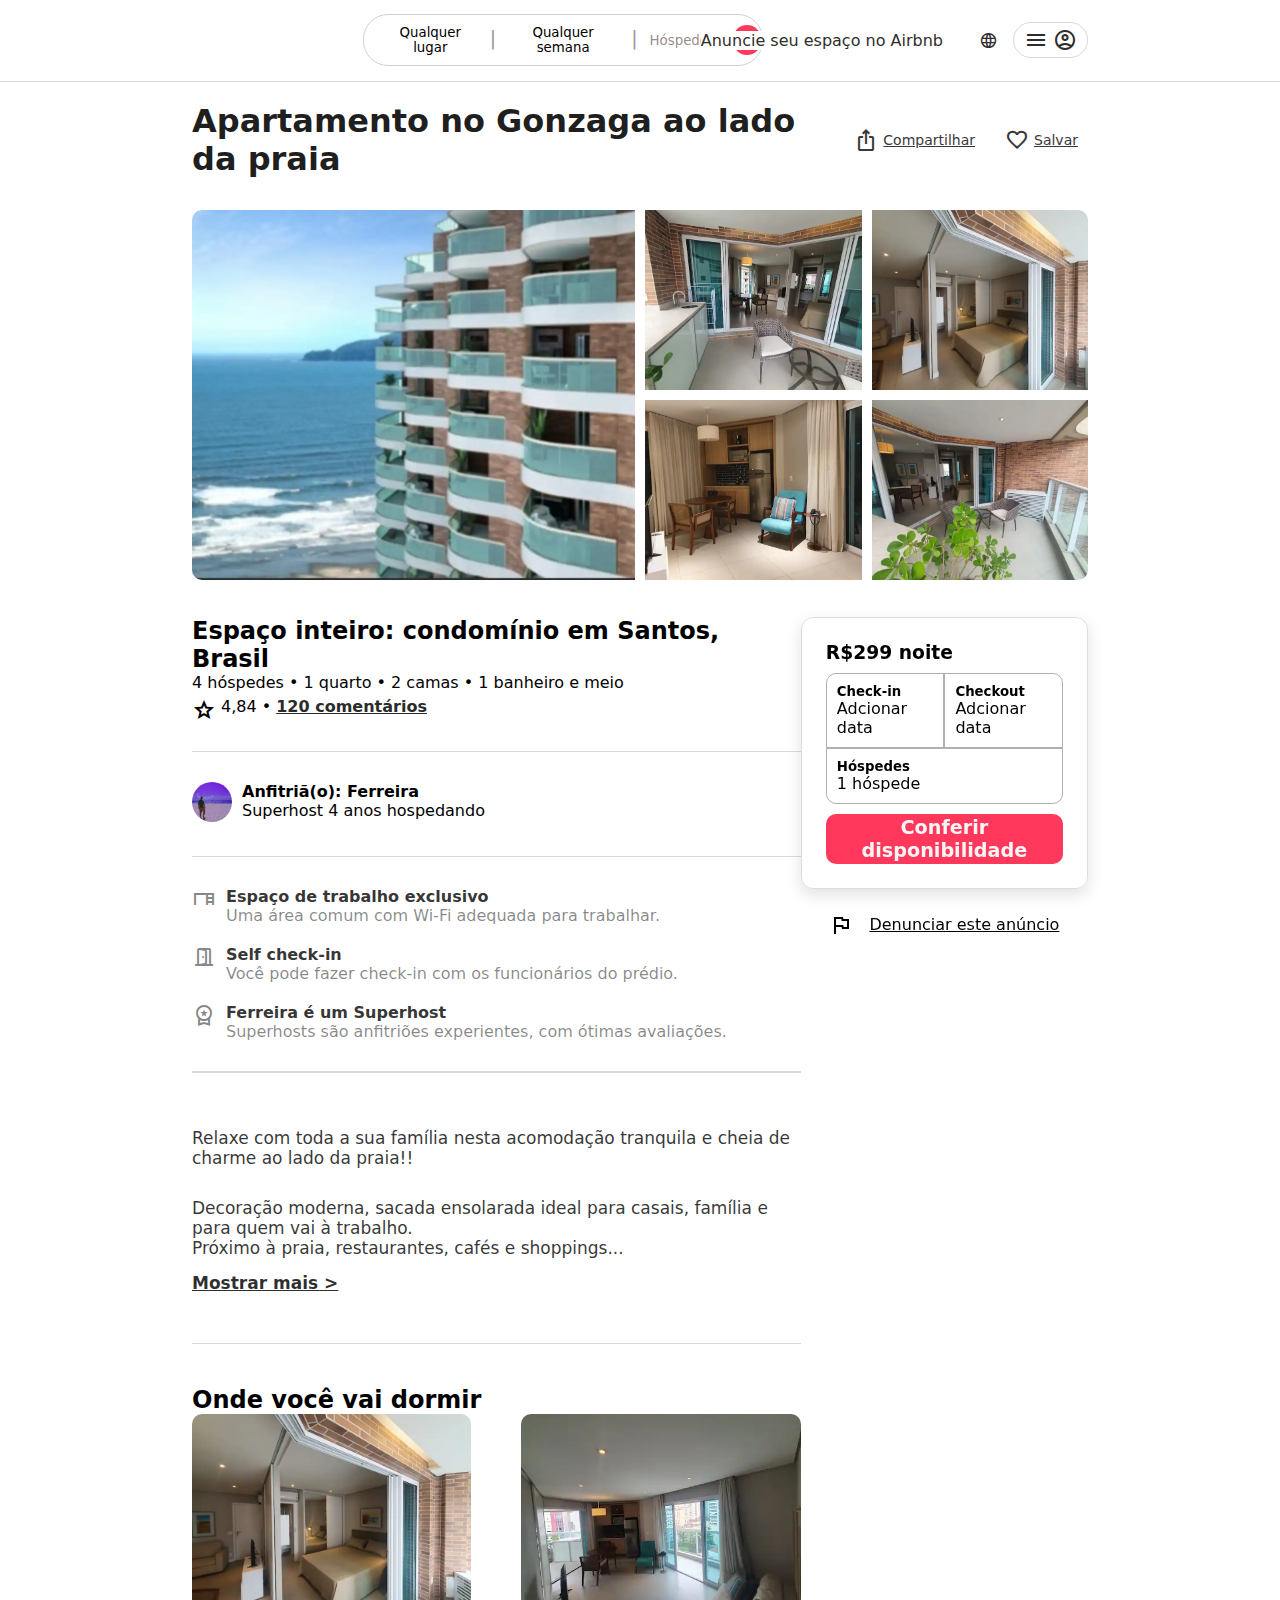
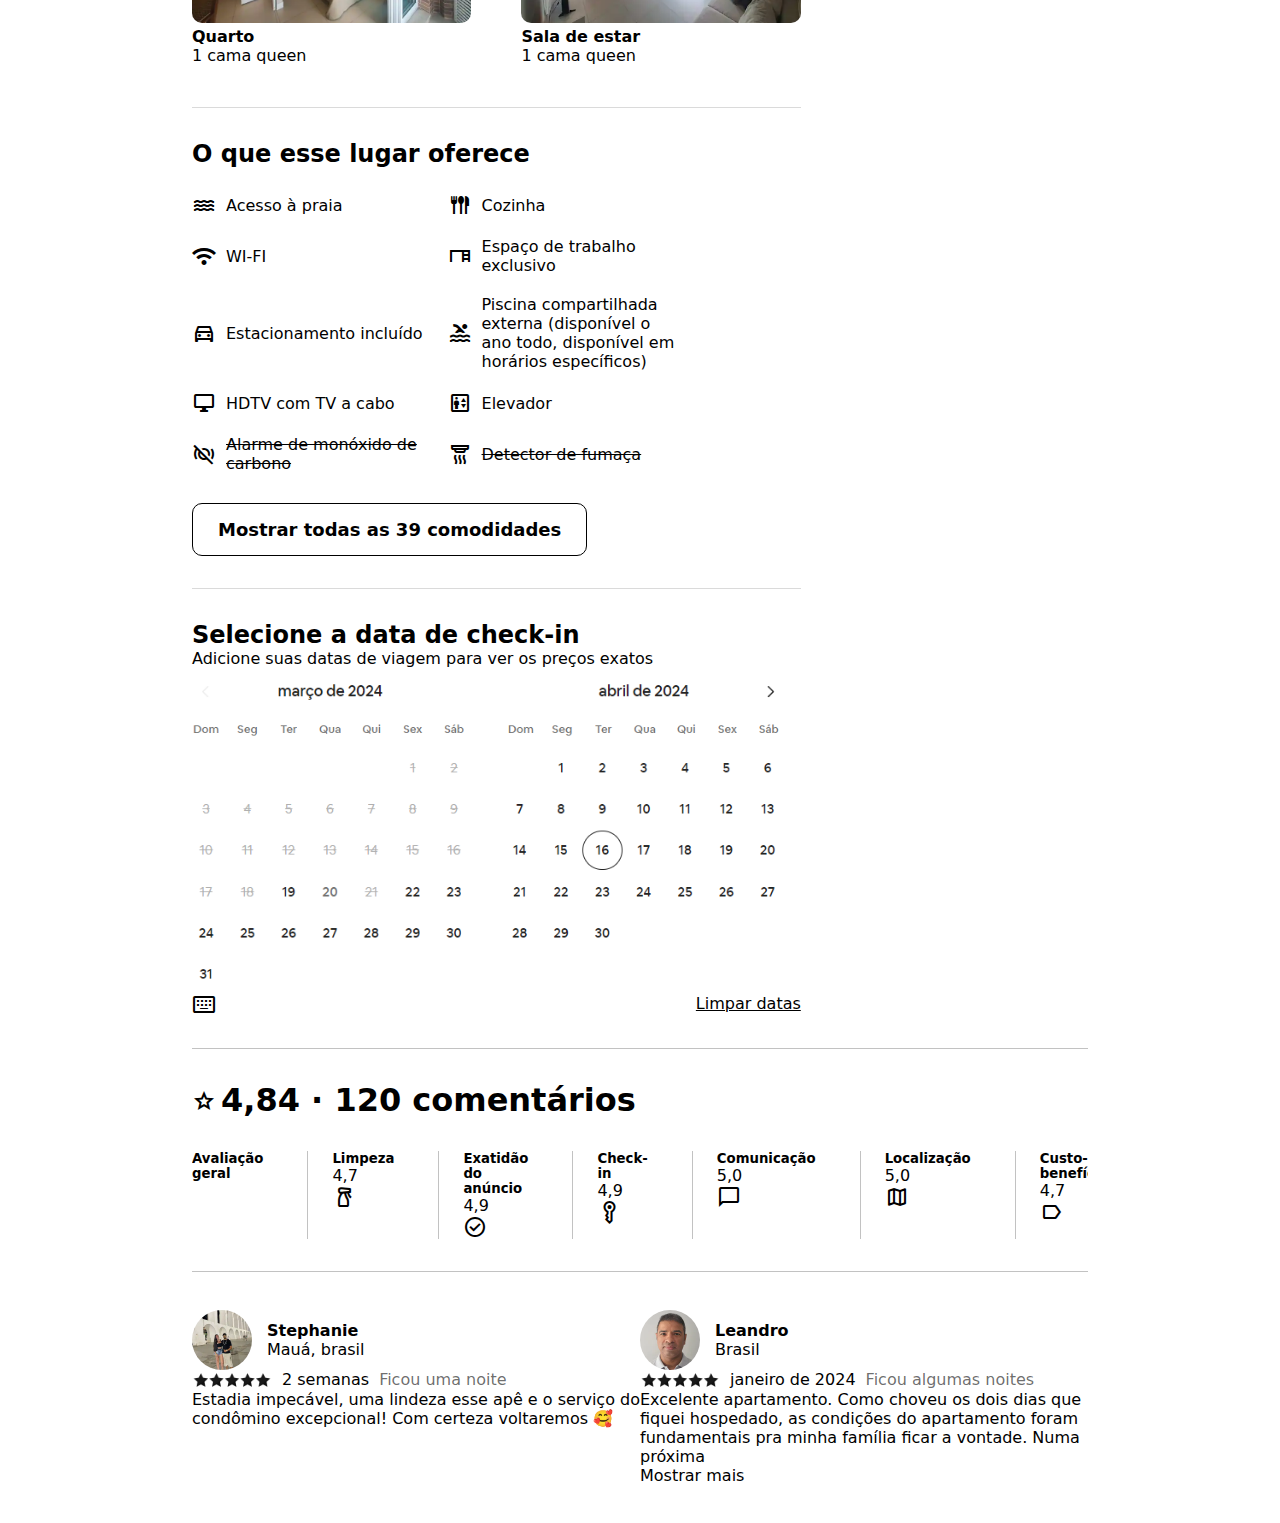
==== index.html @ 2735080e "commitado" ====
<!DOCTYPE html>
<html lang="pt-br">
<head>
    <meta charset="UTF-8">
    <meta name="viewport" content="width=device-width, initial-scale=1.0">
    <title>Apartamento no Gonzaga ao lado da praia</title>

    <link rel="preconnect" href="https://fonts.googleapis.com">
    <link rel="preconnect" href="https://fonts.gstatic.com" crossorigin>

    <link type="text/css" rel="stylesheet" href="https://fonts.googleapis.com/css?family=Roboto:300,400,500,700|Google+Sans:400,500,700|Google+Sans+Text:400&amp;lang=pt">
    <link rel="stylesheet" href="https://fonts.googleapis.com/css2?family=Material+Symbols+Outlined:opsz,wght,FILL,GRAD@24,400,0,0" />

    <link rel="stylesheet" href="./src/css/reset.css">
    <link rel="stylesheet" href="./src/css/globalStyle.css">
    <link rel="stylesheet" href="./src/css/header.css">
    <link rel="stylesheet" href="./src/css/section-photos.css">
    <link rel="stylesheet" href="./src/css/main.css">
    <link rel="stylesheet" href="./src/css/section-rates.css">
</head>
<body>
    <header class="container">
        <div class="logo"> 
            <img src="https://upload.wikimedia.org/wikipedia/commons/thumb/6/69/Airbnb_Logo_B%C3%A9lo.svg/2560px-Airbnb_Logo_B%C3%A9lo.svg.png" alt="">
        </div>

        <div class="headear__search">
                <button>Qualquer lugar</button>
                <p>|</p>
                <button>Qualquer semana</button>
                <p>|</p>
                <button class="headear__search__guest">Hóspedes?</button>
            <div class="search__div">
                <span class="material-symbols-outlined" class="headear__search__icon">
                    search
                </span>
            </div>
        </div>
            
        <nav>
            <div class="header__post">
                <button>Anuncie seu espaço no Airbnb</button>
                <span class="material-symbols-outlined">
                    language
                </span>
            </div>

            <div class="header__user">
                <span class="material-symbols-outlined">
                    menu
                </span>
                <span class="material-symbols-outlined">
                    account_circle
                </span>
            </div>
        </nav>

        <div class="header__login hidden">
            <div>
                <p>Cadastre-se</p>
                <p>Entrar</p>
            </div>
            <div>
                <p>Cartão de presente</p>
                <p>Anuncie seu espaço no Airbnb</p>
                <p>Central de ajuda</p>
            </div>
        </div>
    </header>

    <section class="section__photos container">
        <div class="section__div">
            <h1 class="section__title">Apartamento no Gonzaga ao lado da praia</h1>
            <div class="section__icons">
                <button class="section__icon">
                    <span class="material-symbols-outlined">
                        ios_share
                    </span>
                    <p>Compartilhar</p>
                </button>
                <button class="section__icon button__favorite">
                    <span class="material-symbols-outlined">
                        favorite
                    </span>
                    <p>Salvar</p>
                </button>
            </div>
        </div>

        <div class="list__photos">
            <div class="grid__item1 grid__item">
                <img src="./src/assets/foto-1.webp" alt="Imagem de um prédio com sacadas com cor azul marinho">
            </div>
            <div class="grid__item2 grid__item">
                <img src="./src/assets/foto-2.webp" alt="Foto do interior da sacada do prédio mostrando a cozinha">
            </div>
            <div class="grid__item3 grid__item">
                <img src="./src/assets/foto-3.webp" alt="Foto do interior do quarto mostrando a cama">
            </div>
            <div class="grid__item4 grid__item">
                <img src="./src/assets/foto-4.webp" alt="Foto do interior da cozinha">
            </div>
            <div class="grid__item5 grid__item">
                <img src="./src/assets/foto-5.webp" alt="Foto do interior da sacada mostrando o quarto de um outro angulo">
            </div>
        </div>
    </section>
    
    <main class="container">
        <div class="left">
            <div class="left_title">
                <h2>Espaço inteiro: condomínio em Santos, Brasil</h2>
                <p>4 hóspedes • 1 quarto • 2 camas • 1 banheiro e meio</p>
                <div class="title_rate">
                    <span class="material-symbols-outlined">
                        star
                        </span>
                    </span>
                    <p>4,84 • <a href="https://www.airbnb.com.br/rooms/581689592871008108/reviews?adults=1&category_tag=Tag%3A7769&enable_m3_private_room=true&photo_id=1362111783&search_mode=flex_destinations_search&source_impression_id=p3_1709124006_k1xZOlRmn1oKAAAo&previous_page_section_name=1000&federated_search_id=eda0f82e-0d1a-405c-8916-0bc49b71a2f8&guests=1">
                    120 comentários 
                    </a></p>
                </div>
            </div>

            <div class="host_description">
                <figure>
                    <img src="./src/assets/foto-ferreira.webp" alt="">
                </figure>
                <div class="about_host">
                    <h4>Anfitriã(o): Ferreira</h4>
                    <span>Superhost 4 anos hospedando</span>
                </div>
            </div>
            
            <ul class="about__house">
                <li class="about__house--item">
                    <span class="material-symbols-outlined">
                        desk
                    </span>
                    <div>
                        <h4>Espaço de trabalho exclusivo</h4>
                        <span>Uma área comum com Wi-Fi adequada para trabalhar.</span>
                    </div>
                </li>
                
                <li class="about__house--item">
                    <span class="material-symbols-outlined">
                        door_open
                    </span>
                    <div>
                        <h4>Self check-in</h4>
                        <span>Você pode fazer check-in com os funcionários do prédio.</span>
                    </div>
                </li>

                <li class="about__house--item">
                    <span class="material-symbols-outlined">
                        workspace_premium
                    </span>
                    <div>
                        <h4>Ferreira é um Superhost</h4>
                        <span>Superhosts são anfitriões experientes, com ótimas avaliações.</span>
                    </div>
                </li>
            </ul>
            
            <ul class="post_house">
                <li>
                    <p class="post_house_p1">
                        Relaxe com toda a sua família nesta acomodação tranquila e cheia de charme ao lado da praia!!
                    </p>
                    
                    <p class="post_house_p2">
                        Decoração moderna, sacada ensolarada ideal para casais, família e para quem vai à trabalho. <br>
                        Próximo à praia, restaurantes, cafés e shoppings...
                    </p>

                    <a href="https://www.airbnb.com.br/rooms/581689592871008108?adults=1&category_tag=Tag%3A7769&children=0&enable_m3_private_room=true&infants=0&pets=0&photo_id=1362111783&search_mode=flex_destinations_search&check_in=2024-03-03&check_out=2024-03-08&source_impression_id=p3_1709124006_k1xZOlRmn1oKAAAo&previous_page_section_name=1000&federated_search_id=eda0f82e-0d1a-405c-8916-0bc49b71a2f8&translate_ugc=true&modal=DESCRIPTION">
                        Mostrar mais >
                    </a>
                </li>
            </ul>

            <div class="where_sleep">
                <h2>Onde você vai dormir</h2>
                <ul class="where_sleep__list">
                    <li class="where_sleep__item">
                        <img class="where_sleep__img" src="./src/assets/foto-3.webp" alt="">
                        <h4>Quarto</h4>
                        <p>1 cama queen</p>
                    </li>
                    <li>
                        <img class="where_sleep__img" src="./src/assets/sala-de-estar.webp" alt="">
                        <h4>Sala de estar</h4>
                        <p>1 cama queen</p>
                    </li>
                </ul>
            </div>

            <div class="service_left">
                <h2>O que esse lugar oferece</h2>

                <ul class="list__services">
                    <li class="list__services--item">
                        <span class="material-symbols-outlined">
                            water
                        </span>
                        Acesso à praia
                    </li>
                    <li class="list__services--item">
                        <span class="material-symbols-outlined">
                            flatware
                        </span>
                        Cozinha
                    </li>
                    <li class="list__services--item">
                        <span class="material-symbols-outlined">
                            wifi
                        </span>
                        <p>WI-FI</p>
                    </li>
                    <li class="list__services--item">
                        <span class="material-symbols-outlined">
                            desk
                        </span>
                        Espaço de trabalho exclusivo
                    </li>
                    <li class="list__services--item">
                        <span class="material-symbols-outlined">
                            directions_car
                        </span>
                        Estacionamento incluído
                    </li>
                    <li class="list__services--item">
                        <span class="material-symbols-outlined">
                            pool
                        </span>
                        Piscina compartilhada externa (disponível o ano todo, disponível em horários específicos)
                    </li>
                    <li class="list__services--item">
                        <span class="material-symbols-outlined">
                            desktop_windows
                        </span>
                        HDTV com TV a cabo
                    </li>
                    <li class="list__services--item">
                        <span class="material-symbols-outlined">
                            elevator
                        </span>
                        Elevador
                    </li>
                    <li class="list__services--item">
                        <span class="material-symbols-outlined">
                            sensors_krx_off
                        </span>
                        <p class="text__slashed">Alarme de monóxido de carbono</p>
                    </li>
                    <li class="list__services--item">
                        <span class="material-symbols-outlined">
                            detector_smoke
                        </span>
                        <p class="text__slashed">Detector de fumaça</p>
                    </li>
                </ul>

                <button class="button__service">
                    Mostrar todas as 39 comodidades
                </button>
            </div>

            <div class="calendar__div">
                <h2>Selecione a data de check-in</h2>
                <span>Adicione suas datas de viagem para ver os preços exatos</span>

                <div class="calendar">
                    <img src="./src/assets/calendario.png" alt="">
                </div>

                <div class="calendar__buttons">
                    <span class="material-symbols-outlined">
                        keyboard_alt
                    </span>
                    <button class="calendar__button">Limpar datas</button>
                </div>
            </div>
        </div>

        <div class="right">
            <div class="right__container">
                <div class="checkin_contanier">
                    <h3 class="checkin__title">R$299 noite</h3>
                    
                    <div class="checkin__div">
                        <div class="checkin__checkout--container">
                            <div class="checkin__checkin checkin__box">
                                <h5>Check-in</h5>
                                <span>Adcionar data</span>
                            </div>
                            <div class="checkin__checkout checkin__box">
                                <h5>Checkout</h5>
                                <span>Adcionar data</span>
                            </div>
                        </div>
                        <div class="checkin__hospedes checkin__box">
                            <h5>Hóspedes</h5>
                            <span>1 hóspede</span>
                        </div>
                    </div>
                    <button class="checkin__button">Conferir disponibilidade</button>
                </div>

                <div class="report__container">
                    <span class="material-symbols-outlined">
                        flag
                    </span>
                    <p>Denunciar este anúncio</p>
                </div>
            </div>
        </div>
    </main>

    <section class="section__rates container">
        <div class="rates__container">
            <div class="rates__head">
                <span class="material-symbols-outlined">
                    star
                </span>
                <h1>4,84 · 120 comentários</h1>
            </div>

            <ul class="list__rates">
                <li class="list__rates--item first--item">
                    <h5>Avaliação geral</h5>
                    <span></span>
                </li>

                <li class="list__rates--item">
                    <h5>Limpeza</h5>
                    <span>4,7</span>
                    <span class="material-symbols-outlined">
                        household_supplies
                    </span>
                </li>
                
                <li class="list__rates--item">
                    <h5>Exatidão do anúncio</h5>
                    <span>4,9</span>
                    <span class="material-symbols-outlined">
                        check_circle
                    </span>
                </li>

                <li class="list__rates--item">
                    <h5>Check-in</h5>
                    <span>4,9</span>
                    <span class="material-symbols-outlined">
                        key_vertical
                    </span>
                </li>

                <li class="list__rates--item">
                    <h5>Comunicação</h5>
                    <span>5,0</span>
                    <span class="material-symbols-outlined">
                        chat_bubble
                    </span>
                </li>

                <li class="list__rates--item">   
                    <h5>Localização</h5>
                    <span>5,0</span>
                    <span class="material-symbols-outlined">
                        map
                    </span>
                </li>
                
                <li class="list__rates--item">
                    <h5>Custo-benefício</h5>
                    <span>4,7</span>
                    <span class="material-symbols-outlined">
                        label
                    </span>
                </li>
            </ul>
        </div>

        <div class="comments">
            <ul class="comments__list">
                <li class="comments__list--item">
                    <div class="comments__profile">
                        <img class="comments__photo" src="./src/assets/foto-stephanie.webp" alt="">
                        <div>
                            <h4>Stephanie</h4>
                            <span>Mauá, brasil</span>
                        </div>
                    </div>

                    <div class="comments__time">
                        <img class="comments__stars" src="./src/assets/5estrelas.webp" alt="">
                        <div>2 semanas </div>
                        <span>Ficou uma noite</span>
                    </div>
                    <p>Estadia impecável, uma lindeza esse apê e o serviço do condômino excepcional! Com certeza voltaremos 🥰</p>
                </li>
                
                <li class="comments__list--item">
                    <div class="comments__profile">
                        <img class="comments__photo" src="./src/assets/leandro.webp" alt="">
                        <div>
                            <h4>Leandro</h4>
                            <span>Brasil</span>
                        </div>
                    </div>

                    <div class="comments__time">
                        <img class="comments__stars" src="./src/assets/5estrelas.webp" alt="">
                        <div>janeiro de 2024</div>
                        <span>Ficou algumas noites</span>
                    </div>
                    <p>Excelente apartamento. Como choveu os dois dias que fiquei hospedado, as condições do apartamento foram fundamentais pra minha família ficar a vontade. Numa próxima</p>
                    <span class="show_more">Mostrar mais</span>
                </li>
            </ul>
        </div>
    </section>

    <script src="./src/js/script.js"></script>
</body>
</html>
---- src/css/globalStyle.css ----
.white-icon{
    color: #ffffff;
}

.container{
    padding-left:15vw;
    padding-right:15vw;
}

.text__slashed{
    text-decoration: line-through;
}

.hidden{
    display: none;
}

@media screen and (max-width: 768px) {
    .container{
        padding-left: 10vw;
        padding-right: 10vw;

    }
}
---- src/css/header.css ----
header{
    display: flex;
    align-items: center;
    justify-content: space-between;

    border-bottom: 1px solid rgba(104, 99, 99, 0.25);

    padding: 1.6vh;
}

.logo{
    width: 13vh;
    color: #ff385c;
}

.headear__search{
    display: flex;
    position: relative;
    width: 400px;
    left: 40px;
    gap: 10px;
    border: 1px solid rgb(209, 209, 209);
    border-radius: 25px;
    justify-content: center;
    padding: 10px 1px 10px 20px;
}



.headear__search button{
    background-color: rgb(255, 255, 255);          
    padding-right: 1px;
    color: rgb(0, 0, 0);
    font-weight: 500;
}

.headear__search .headear__search__guest{
    color: rgba(112, 97, 97, 0.733);
}


.headear__search p{
    display: flex;
    justify-content: center;
    padding: 2px 2px 2px 2px;
    font-size: 19px;
    color:  rgb(151, 151, 151);
}

.search__div{
    display: flex;
    justify-content: center;
    align-items: center;
    
    width: 30px;
    height: 30px;
    
    border-radius: 25px;

    background-color: #ff385c;
}


.search__div span{
    font-size: 16px;
    color: aliceblue;
}

nav{
    display: flex;
    gap: 10px;
}

.header__post{
    display: flex;
    align-items: center;
    gap: 5px;
}

.header__post button{
    background-color: rgb(255, 255, 255);
    position: relative;
    right: 4vh;
    color: rgb(48, 45, 45);
    font-weight: 500;
    font-size: 16px;
}

.header__post span{
    color: rgb(48, 45, 45);
    font-size: 19px;
    position: relative;
    right: 5px;
}

.header__user{
    display: flex;
    gap: 5px;

    border: 1px solid rgba(48, 45, 45, 0.185);
    border-radius: 25px;
    color: rgb(48, 45, 45);;
    padding: 5px 10px;

    cursor: pointer;
}

.header__user:hover{
    box-shadow: 0 2px 4px rgba(0, 0, 0, 0.18);
}
---- src/css/section-photos.css ----
.section__photos {
    display: flex;
    flex-direction: column;
    gap: 2rem;
    padding-top: 20px;
    padding-bottom: 2rem;
}

.section__photos h1 {
    color: rgba(0, 0, 0, 0.89);
    font-weight: 600;
    font-size: 2rem;
}

.section__div {
    display: flex;
    justify-content: space-between;
}

.section__icons {
    display: flex;
    justify-content: space-between;
    gap: 10px;
}

.section__icon {
    display: flex;
    justify-content: space-between;
    align-items: center;
    gap: 5px;

    border-radius: 10px;
    padding: 10px;

    background-color: #ffffff;
    color: rgb(58, 56, 56);

    font-size: 14px;
}

.section__icon:hover {
    background-color: #f7f7f7;
}

.list__photos {
    display: grid;
    gap: 10px;
    grid-template-columns: 1fr 1fr 1fr 1fr;
    grid-template-rows: 180px 180px;
    grid-template-areas:
        "first first second third"
        "first first fourth fifth";

    width: 100%;
    height: 375px;
    object-fit: cover;
}

.grid__item > img {
    width: 100%;
    height: 100%;
    object-fit: cover;
}

.grid__item1 {
    grid-area: first;
}

.grid__item2 {
    grid-area: second;
}

.grid__item3 {
    grid-area: third;
}

.grid__item4 {
    grid-area: fourth;
}

.grid__item5 {
    grid-area: fifth;
}

.grid__item1 > img {
    border-radius: 10px 0 0 10px;
}

.grid__item3 > img {
    border-radius: 0 10px 0 0;
}

.grid__item5 > img {
    border-radius: 0 0 10px 0;
}
---- src/css/main.css ----
main {
    display: flex;
    justify-content: space-between;
}

.left {
    width: 75%;
}

.section__icons p {
    text-decoration: underline;
}

.section__title {
    text-decoration: none;
}

.title_rate {
    display: flex;
    justify-content: flex-start;
    gap: 5px;

    padding-left: 30px 0;
    margin-bottom: 30px;
    margin-top: 5px;
}

.title_rate a {
    color: rgb(43, 43, 43);
    text-decoration-line: underline;
    font-weight: bold;
}

.host_description {
    display: flex;
    justify-content: flex-start;
    gap: 10px;

    padding: 30px 0;
    border-top: 1px solid #00000025;
}

.host_description img {
    width: 40px;
    border-radius: 500px;
}

.about__house {
    display: flex;
    flex-direction: column;
    gap: 20px;
    color: rgba(0, 0, 0, 0.808);
    padding: 30px 0;

    border-top: 1px solid #00000025;
    border-bottom: 1px solid #00000025;
}

.about__house--item {
    display: flex;
    gap: 10px;
    align-items: start;
}

.about__house--item span {
    color: rgba(0, 0, 0, 0.466);
}

.post_house {
    color: rgba(0, 0, 0, 0.801);
    font-size: 17px;
    padding: 40px 0px 50px 0px;
    border-top: 1px solid #00000025;
    border-bottom: 1px solid #00000025;
}

.post_house p {
    padding: 15px 0px 15px 0px;
}

.post_house a {
    color: rgba(0, 0, 0, 0.815);
    font-weight: bold;
    text-decoration-line: underline;
}

.where_sleep {
    padding: 42px 0;
}

.where_sleep__list {
    display: flex;
    gap: 50px;
}

.where_sleep__img {
    width: 350px;
    border-radius: 10px;
}

.service_left {
    width: 100%;
    padding: 32px 0;
    border-top: 1px solid #00000025;
    border-bottom: 1px solid #00000025;
}

.list__services {
    display: flex;
    flex-wrap: wrap;
    gap: 20px;
    width: 100%;
    padding: 25px 20px 30px 0;
}

.list__services--item {
    display: flex;
    align-items: center;
    gap: 10px;
    width: 40%;
}

.button__service {
    padding: 15px 25px;
    background-color: white;

    border: 1px solid black;
    border-radius: 10px;

    font-size: 18px;
    font-weight: 600;
}

.calendar__div {
    padding: 32px 0;
}

.calendar__buttons {
    display: flex;
    align-items: center;
    justify-content: space-between;
}

.calendar__button {
    background-color: white;
    font-size: 16px;
    font-weight: 500;
    text-decoration: underline;
}

.right {
    position: relative;
    display: flex;
    justify-content: end;

    flex-grow: 1;
}

.right__container {
    position: sticky;
    top: 2rem;

    height: fit-content;
    width: 150%;
}

.checkin_contanier {
    display: flex;
    flex-direction: column;
    justify-content: space-between;

    border: 1px solid rgb(221, 221, 221);
    border-radius: 12px;

    padding: 1.5rem;

    gap: 10px;

    box-shadow: rgba(0, 0, 0, 0.12) 0px 6px 16px;
}


.checkin__box {
    border: 1px solid #00000050;
    padding: 10px;
}

.checkin__checkout--container {
    display: flex;
    width: 100%;
}

.checkin__checkin {
    width: 50%;
    border-top-left-radius: 10px;
}

.checkin__checkout {
    width: 50%;
    border-top-right-radius: 10px;
}

.checkin__hospedes {
    border-bottom-left-radius: 10px;
    border-bottom-right-radius: 10px;
}

.checkin__button {
    width: 100%;
    height: 25%;
    padding: 2px 2px 2px 2px;
    background-color: #ff385c;
    color: whitesmoke;

    font-size: 1.2rem;
    font-weight: 600;

    border-radius: 10px;
}

.report__container {
    display: flex;
    justify-content: center;
    align-items: center;
    gap: 1rem;

    margin: 1.5rem;
}

.report__container > p {
    text-decoration: underline;
}
---- src/css/section-rates.css ----
.rates__container {
    display: flex;
    flex-direction: column;
    gap: 2rem;

    border-top: 1px solid rgba(0, 0, 0, 0.24);
    border-bottom: 1px solid rgba(0, 0, 0, 0.24);

    padding: 2rem 0;
}

.rates__head {
    display: flex;
}

.rates__head span{
    display: flex;
    align-items: center;
    padding-right: 5px;
}

.list__rates {
    display: flex;
    gap: 20px;
    overflow: scroll;
}

.list__rates--item {
    display: flex;
    flex-direction: column;
    align-items: flex-start;

    border-left: 1px solid rgba(0, 0, 0, 0.24);

    padding: 0 1.5rem 0 1.5rem;
}

.first--item {
    border: none;
    padding: 0 1.5rem 0 0;
}

.comments{
    padding: 38px 0;
}

.comments__list {
    display: flex;
    flex-wrap: wrap;
}

.comments__list--item {
    width: 50%;
}

.comments__profile {
    display: flex;
    align-items: center;
    gap: 15px;
}

.comments__photo {
    width: 60px;
    height: 60px;

    object-fit: cover;

    border-radius: 50px;
}

.comments__time {
    display: flex;
    align-items: center;
    gap: 10px;
}

.comments__stars {
    height: 20px;
}

.comments__time span{
    color: rgba(0, 0, 0, 0.589);
}
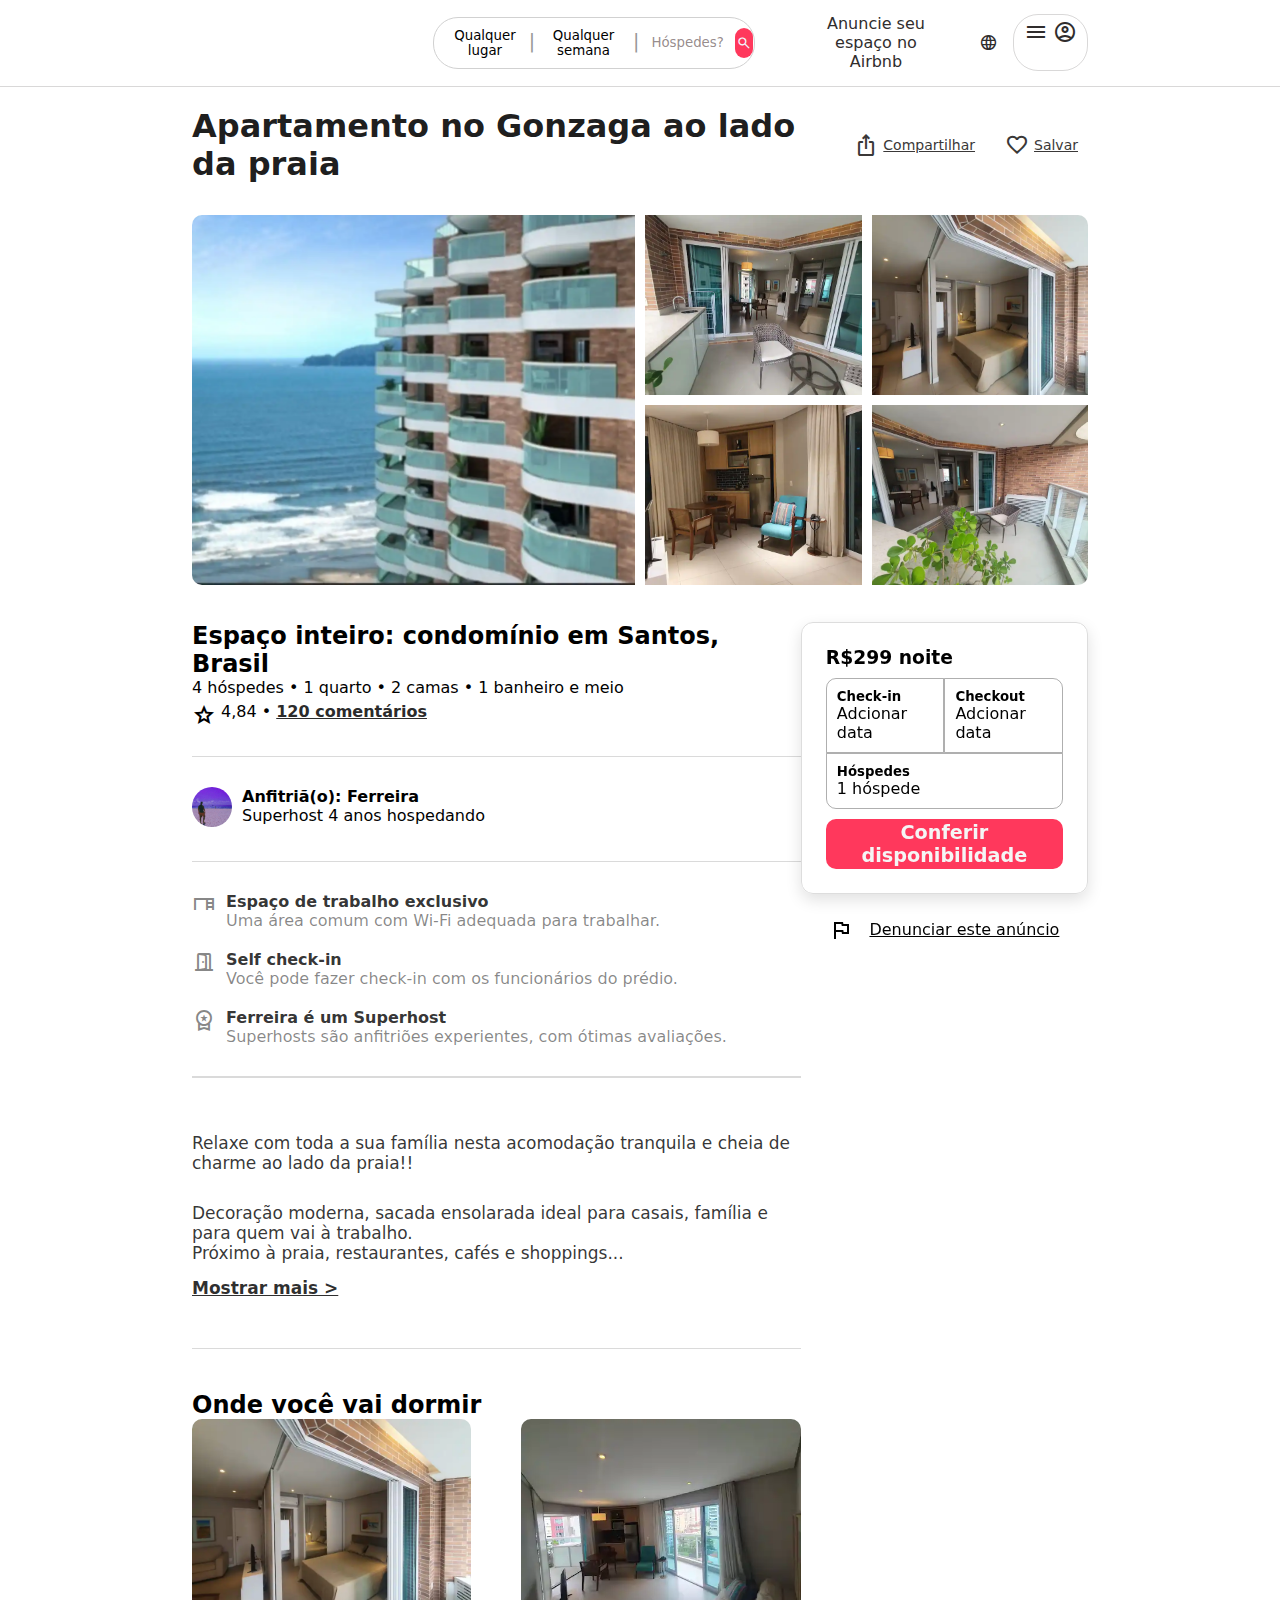
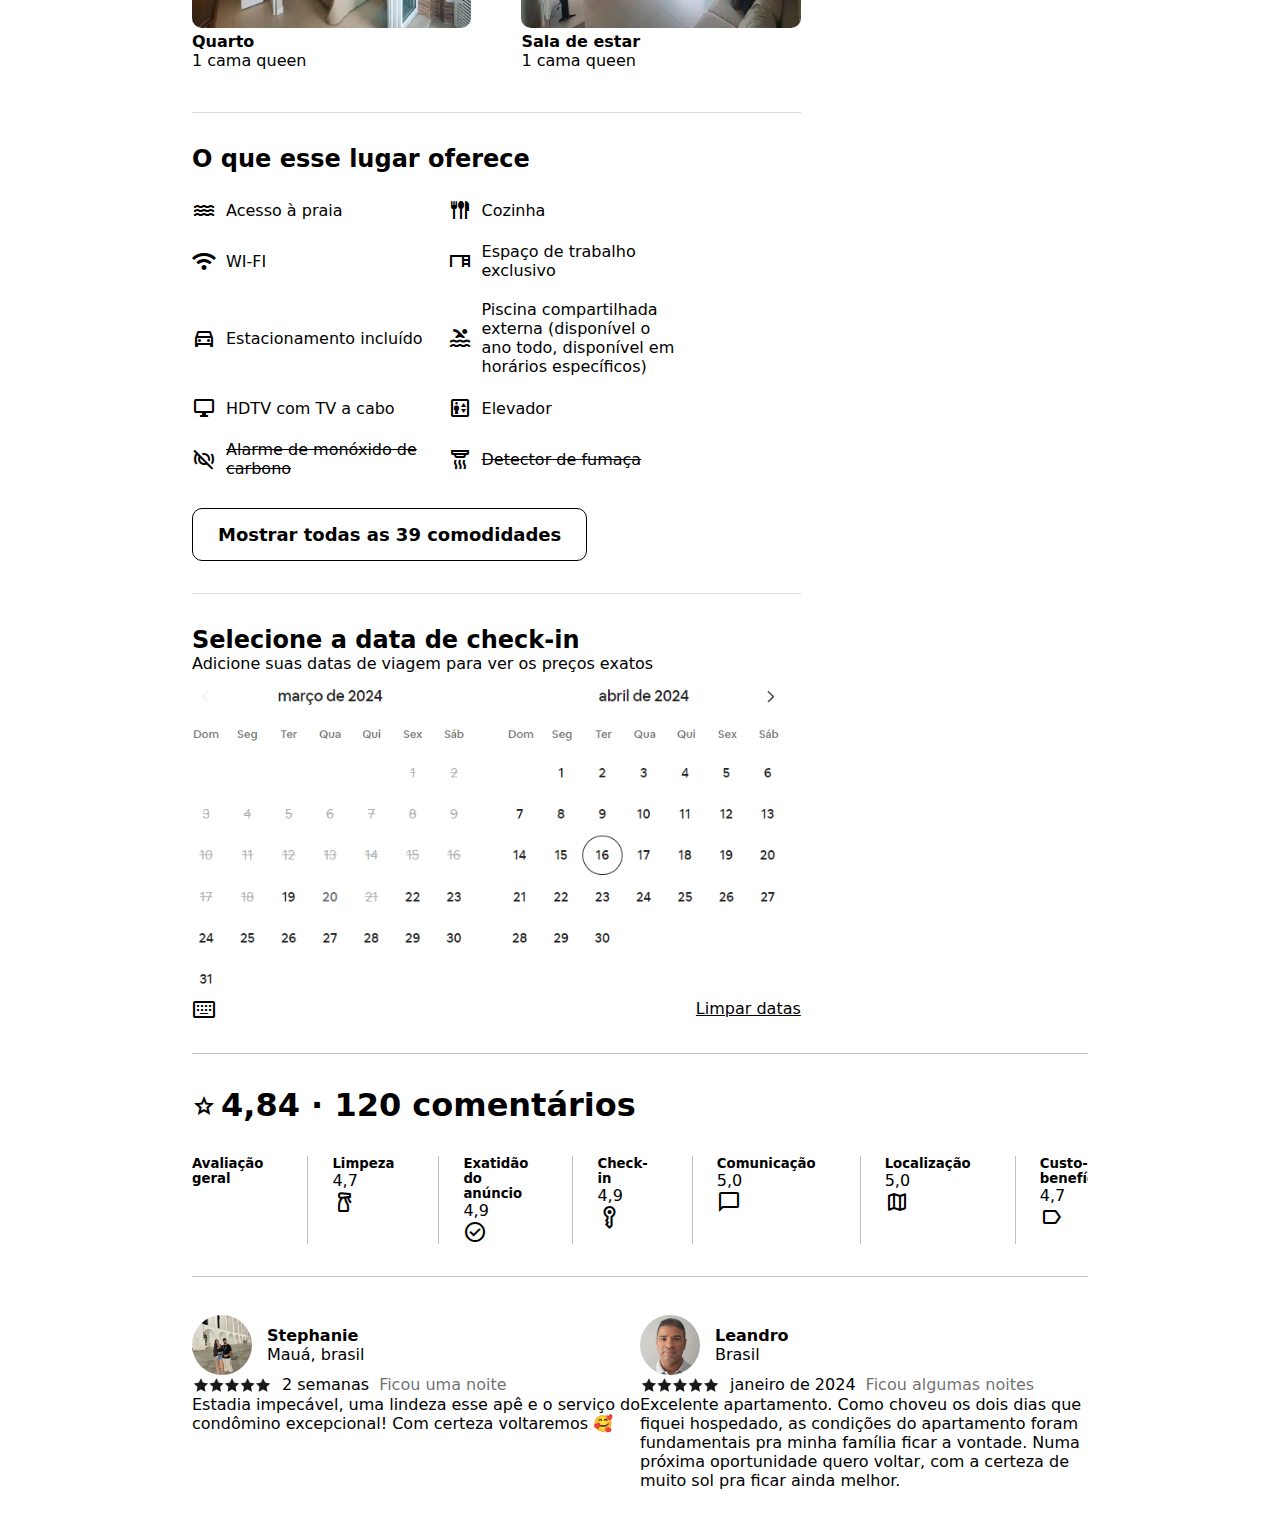
==== commit f5543f8e: "responsividade" ====
--- a/index.html
+++ b/index.html
@@ -22,6 +22,9 @@
     <header class="container">
         <div class="logo"> 
             <img src="https://upload.wikimedia.org/wikipedia/commons/thumb/6/69/Airbnb_Logo_B%C3%A9lo.svg/2560px-Airbnb_Logo_B%C3%A9lo.svg.png" alt="">
+        </div>
+        <div>
+            <img src="a" alt="">
         </div>
 
         <div class="headear__search">
@@ -417,8 +420,7 @@
                         <div>janeiro de 2024</div>
                         <span>Ficou algumas noites</span>
                     </div>
-                    <p>Excelente apartamento. Como choveu os dois dias que fiquei hospedado, as condições do apartamento foram fundamentais pra minha família ficar a vontade. Numa próxima</p>
-                    <span class="show_more">Mostrar mais</span>
+                    <p>Excelente apartamento. Como choveu os dois dias que fiquei hospedado, as condições do apartamento foram fundamentais pra minha família ficar a vontade. Numa próxima oportunidade quero voltar, com a certeza de muito sol pra ficar ainda melhor.</p>
                 </li>
             </ul>
         </div>
--- a/src/css/globalStyle.css
+++ b/src/css/globalStyle.css
@@ -15,10 +15,29 @@
     display: none;
 }
 
-@media screen and (max-width: 768px) {
+.show_more{
+    text-decoration: line-through;
+}
+
+@media screen and (max-width: 1100px) {
     .container{
         padding-left: 10vw;
         padding-right: 10vw;
 
     }
+}
+
+@media screen and (max-width: 768px) {
+    .container{
+        padding-left: 7vw;
+        padding-right: 7vw;
+
+    }
+}
+
+@media screen and (max-width: 425px) {
+    /* .container{
+        padding-left: 5vw;
+        padding-right: 5vw;
+    } */
 }--- a/src/css/header.css
+++ b/src/css/header.css
@@ -2,20 +2,23 @@
     display: flex;
     align-items: center;
     justify-content: space-between;
-
     border-bottom: 1px solid rgba(104, 99, 99, 0.25);
-
     padding: 1.6vh;
 }
 
+header.container {
+    display: flex;
+    gap: 10%;
+}
+
 .logo{
-    width: 13vh;
+    width: 10%;
     color: #ff385c;
 }
 
 .headear__search{
     display: flex;
-    position: relative;
+
     width: 400px;
     left: 40px;
     gap: 10px;
@@ -109,3 +112,30 @@
     box-shadow: 0 2px 4px rgba(0, 0, 0, 0.18);
 }
 
+@media screen and (max-width: 1100px) {
+
+    header{
+        display: flex;
+        align-items: center;
+        justify-content: space-between;
+        border-bottom: 1px solid rgba(104, 99, 99, 0.25);
+        padding: 1.6vh;
+    }
+
+    header.container {
+        display: flex;
+        justify-content: space-around;
+        gap: 10%;
+    }
+
+    .logo{
+        display: none;
+    } 
+
+    }
+
+    @media screen and (max-width: 880px) {
+    header.container{
+        display: none;
+    }
+    }
--- a/src/css/main.css
+++ b/src/css/main.css
@@ -231,4 +231,52 @@
     text-decoration: underline;
 }
 
-
+@media screen and (max-width: 880px) {
+    .right {
+        display: none;
+    }
+}
+
+@media screen and (max-width: 425px) {
+    body{
+        margin: 0 1px;
+        padding: 0 10px;
+    }
+    .section__div {
+        display: flex;
+        flex-direction: column;
+    }
+
+    .section__photos h1 {
+        color: rgba(0, 0, 0, 0.89);
+        font-weight: 600;
+        font-size: 1.5rem;
+        text-align: center;
+    }
+
+    .left_title h2{
+        font-size: 1rem;
+        text-align: center;
+    }
+
+    .list__photos{
+        margin: 0px;
+    }
+
+    .container{
+        padding-left: 10vw;
+        padding-right: 10vw;
+    }
+    .list__services{
+        display: flex;
+        flex-direction: column;
+    }
+    .comments{
+        display: flex;
+        flex-direction: column;
+    }
+
+    .checkin__button {
+    }
+
+}
--- a/src/css/section-rates.css
+++ b/src/css/section-rates.css
@@ -80,4 +80,12 @@
 
 .comments__time span{
     color: rgba(0, 0, 0, 0.589);
+}
+
+@media screen and (max-width: 880px) {
+    .comments__list{
+        display: flex;
+        flex-direction: column;
+        gap: 50px;
+    }
 }